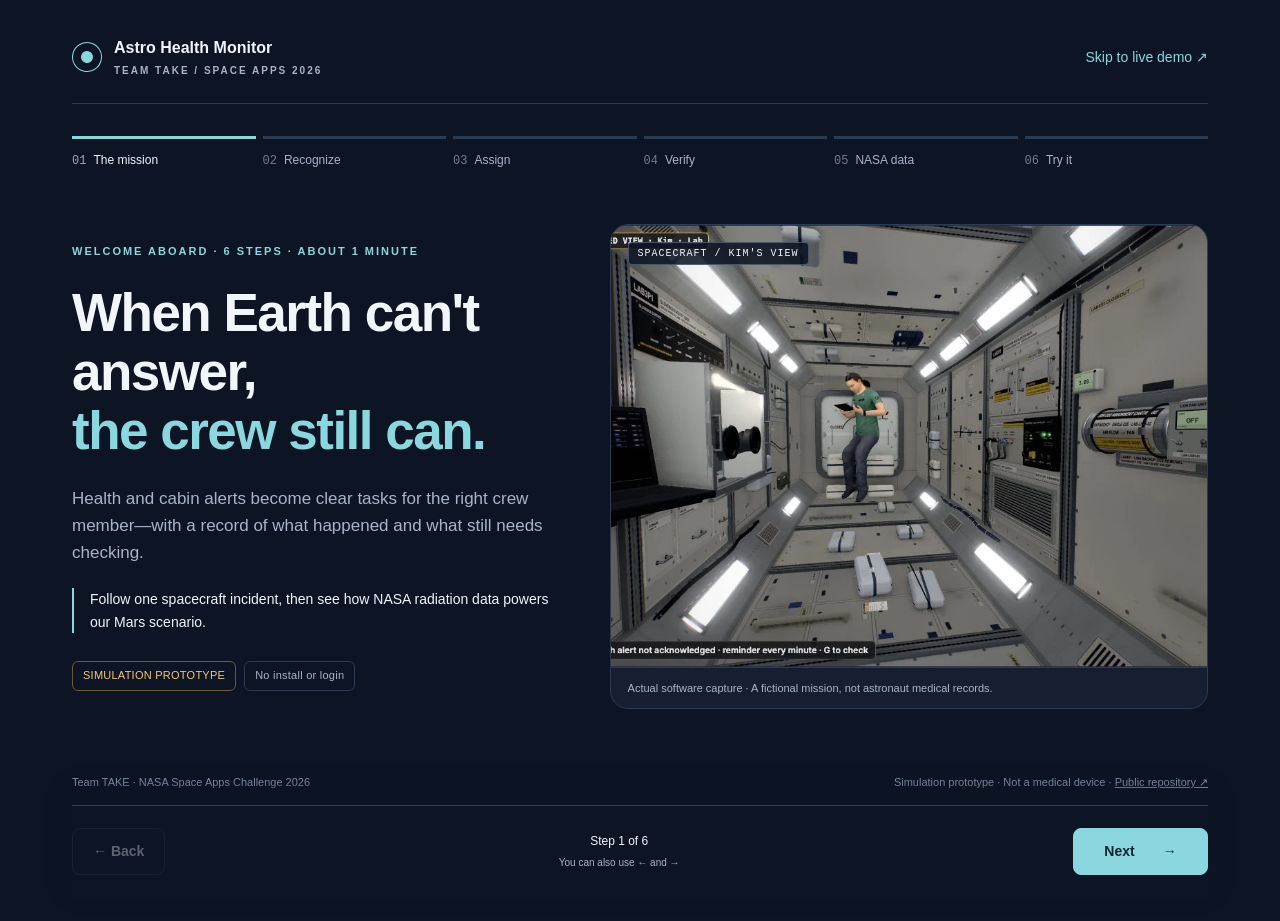
==== media/judge-guide/index.html @ e1485915 "Add six-step judge tutorial and clear public entry points" ====
<!doctype html>
<html lang="en">
<head>
<meta charset="utf-8">
<meta name="viewport" content="width=device-width,initial-scale=1">
<meta name="description" content="A six-step guide to Astro Health Monitor: crew health, clear responsibilities and NASA data. Team TAKE, NASA Space Apps 2026.">
<title>Start here · Astro Health Monitor</title>
<style>
:root{color-scheme:dark;--bg:#0d1423;--panel:#151f31;--ink:#f1f5fc;--muted:#a7b5ca;--line:#2b3b51;--cyan:#8ad7df;--gold:#f2c778}
*{box-sizing:border-box}body{margin:0;background:var(--bg);color:var(--ink);font:16px/1.6 -apple-system,BlinkMacSystemFont,"Segoe UI",sans-serif}a{color:var(--cyan)}button,a{-webkit-tap-highlight-color:transparent}button{font:inherit}a:focus-visible,button:focus-visible,summary:focus-visible{outline:3px solid var(--gold);outline-offset:5px}button{cursor:pointer}button:disabled{opacity:.35;cursor:default}[hidden]{display:none!important}
.shell{max-width:1200px;margin:auto;padding:0 32px 105px}.top{display:flex;align-items:center;justify-content:space-between;gap:24px;min-height:92px;border-bottom:1px solid var(--line)}.brand{display:flex;align-items:center;gap:12px;text-decoration:none;color:var(--ink);font-size:16px;font-weight:700;line-height:1.3}.orbit{width:30px;height:30px;border:1px solid var(--cyan);border-radius:50%;display:grid;place-items:center;transform:rotate(-30deg)}.orbit:after{content:"";width:12px;height:12px;border-radius:50%;background:var(--cyan)}.brand small{display:block;color:var(--muted);font-size:10px;letter-spacing:2px;margin-top:5px}.skip{font-size:14px;text-decoration:none;white-space:nowrap}.eyebrow{text-transform:uppercase;font-size:11px;font-weight:700;letter-spacing:2px;color:var(--cyan);margin:0 0 20px}.steps{display:flex;gap:7px;margin:26px 0 32px;padding:0;list-style:none}.steps li{flex:1;min-width:0}.steps button{width:100%;background:none;border:0;border-top:3px solid var(--line);padding:12px 0;text-align:left;color:var(--muted);font-size:12px}.steps button[aria-current=step]{border-color:var(--cyan);color:var(--ink)}.steps button.past{border-color:#4d7a89}.step-number{font:12px ui-monospace,monospace;margin-right:7px;opacity:.65}
.slide{padding:0 0 30px;margin:0 0 20px}.enhanced .slide{animation:arrive .25s ease-out;min-height:510px;margin:0}.split{display:grid;grid-template-columns:.9fr 1.1fr;gap:48px;align-items:center}.copy h1,.copy h2,.section-title{font-size:clamp(34px,4.2vw,53px);line-height:1.12;letter-spacing:-1.5px;font-weight:650;margin:0 0 24px}.copy h1 em{font-style:normal;color:var(--cyan)}.copy p{font-size:17px;color:var(--muted);margin:0 0 22px;max-width:480px}.copy .eyebrow{color:var(--cyan);font-size:11px}.meta{display:flex;flex-wrap:wrap;gap:8px;margin-top:28px}.tag{display:inline-block;border:1px solid var(--line);padding:5px 10px;border-radius:6px;color:var(--muted);font-size:11px;letter-spacing:.25px}.tag.sim{color:var(--gold);border-color:#6d5835}.visual{position:relative;margin:0;border:1px solid var(--line);border-radius:18px;background:var(--panel);overflow:hidden}.visual img{display:block;width:100%;height:auto}.visual.hero img{aspect-ratio:1.35;object-fit:cover}.visual.body img{max-height:393px;object-fit:contain;background:#101010}.visual figcaption{padding:12px 17px;font-size:11px;color:var(--muted);border-top:1px solid var(--line);line-height:1.5}.visual.hero:before{content:"SPACECRAFT / KIM'S VIEW";position:absolute;top:17px;left:17px;z-index:1;padding:5px 9px;background:#0d1423dd;border:1px solid #7997af77;border-radius:4px;font:10px ui-monospace,monospace;letter-spacing:1px}.note{border-left:2px solid var(--cyan);padding-left:16px;color:var(--ink)!important;font-size:14px!important}.cue{display:flex;gap:12px;align-items:center;margin:12px 0;color:var(--ink);font-size:14px}.cue span{height:25px;width:25px;flex:0 0 25px;display:grid;place-items:center;border-radius:50%;background:#25394c;color:var(--cyan);font:12px ui-monospace,monospace}
.section-intro{color:var(--muted);margin:-8px 0 28px;max-width:750px;font-size:17px}.crew-grid{display:grid;grid-template-columns:repeat(4,1fr);gap:14px}.crew{border:1px solid var(--line);border-radius:14px;padding:23px 20px;background:var(--panel)}.crew .portrait{width:58px;height:58px;border:5px solid #334257;outline:1px solid var(--line);border-radius:22px;background:#0d1423;display:grid;place-items:center;font-size:22px;color:var(--crew);margin-bottom:25px}.crew h3{margin:0;font-size:21px}.crew .role{font-size:10px;text-transform:uppercase;letter-spacing:1.5px;color:var(--crew);margin:5px 0 23px}.crew h4{font-size:16px;line-height:1.4;margin:0 0 9px;font-weight:600}.crew p{font-size:13px;color:var(--muted);margin:0}.scenario-caption{font-size:12px;color:var(--muted);margin:22px 0 0}.checkline{display:grid;grid-template-columns:1fr 1fr 1fr;gap:8px;margin:26px 0}.checkpoint{padding:14px 18px;border:1px solid var(--line);border-radius:10px;font-size:13px;color:var(--muted);background:var(--panel)}.checkpoint strong{display:block;color:var(--ink);font-size:16px;margin-top:4px}.checkpoint.wait{border-color:#816736}.checkpoint.wait strong{color:var(--gold)}.evidence{max-width:920px}.evidence img{width:100%}details{margin-top:20px;border-top:1px solid var(--line);padding-top:12px;max-width:920px}summary{color:var(--cyan);cursor:pointer;font-size:14px}details p{font-size:14px;color:var(--muted);margin:10px 0}
.data-layout{display:grid;grid-template-columns:1.05fr .95fr;gap:35px;align-items:start}.data-list{margin:0}.data-item{padding:13px 0;border-top:1px solid var(--line)}.data-item:first-child{padding-top:0;border-top:0}.data-item h3{font-size:16px;margin:0 0 5px}.data-item p{color:var(--muted);font-size:13px;margin:0}.data-item a{display:inline-block;font-size:12px;margin-top:5px;text-underline-offset:4px}.data-visual img{max-height:250px;object-fit:cover;object-position:center}.data-note{font-size:12px;color:var(--muted);padding:16px;margin:0}.data-note strong{color:var(--gold)}.launches{display:grid;grid-template-columns:1fr 1fr;gap:14px;margin-top:25px}.launch{display:block;border:1px solid var(--line);border-radius:12px;padding:20px;text-decoration:none;background:var(--panel);transition:transform .15s,border-color .15s}.launch:hover{border-color:var(--cyan);transform:translateY(-2px)}.launch strong{display:block;font-size:18px;color:var(--ink);margin:7px 0}.launch span{font-size:11px;letter-spacing:1px;text-transform:uppercase;color:var(--cyan)}.launch p{font-size:13px;color:var(--muted);margin:0}.launch .how{font-size:12px;color:var(--ink);margin-top:12px}.quick-links{display:flex;flex-wrap:wrap;gap:22px;font-size:13px;margin:22px 0}.controls{position:fixed;bottom:0;left:50%;transform:translateX(-50%);width:calc(100% - 64px);max-width:1136px;z-index:10;box-shadow:0 -12px 20px var(--bg);display:flex;align-items:center;justify-content:space-between;gap:16px;padding:22px 0 25px;border-top:1px solid var(--line);background:var(--bg)}.button{display:inline-flex;align-items:center;justify-content:center;gap:28px;min-height:47px;border:1px solid var(--line);border-radius:8px;background:none;color:var(--ink);padding:10px 20px;text-decoration:none;font-size:14px;font-weight:600}.button.primary{background:var(--cyan);border-color:var(--cyan);color:#102432;min-width:135px}.progress{font-size:12px;color:var(--muted);text-align:center}.progress strong{color:var(--ink);font-weight:500}.key-hint{display:block;font-size:10px;margin-top:3px}.footer{display:flex;justify-content:space-between;gap:20px;padding:0 0 24px;color:#8698b1;font-size:11px}.footer a{color:inherit}.sr-only{position:absolute;width:1px;height:1px;overflow:hidden;clip:rect(0,0,0,0);white-space:nowrap}.noscript{padding:12px;background:#26344a}
@keyframes arrive{from{opacity:1;transform:translateY(6px)}to{opacity:1;transform:none}}@media(prefers-reduced-motion:reduce){*{animation:none!important;transition:none!important}}
@media(min-width:1000px) and (min-height:820px){.shell{padding-top:12px}.enhanced .slide{min-height:550px}.steps{margin-top:32px;margin-bottom:42px}}
@media(min-width:761px) and (max-height:800px){.top{min-height:72px}.steps{margin:18px 0 24px}.enhanced .slide{min-height:420px}.copy h1,.copy h2,.section-title{font-size:44px;margin-bottom:18px}.copy p{font-size:15px;margin-bottom:17px}.copy .eyebrow{font-size:10px;margin-bottom:15px}.visual.hero img{max-height:345px;aspect-ratio:auto;object-fit:cover}.visual.body img{max-height:330px}.meta{margin-top:17px}.crew{padding:18px}.crew .portrait{margin-bottom:17px}.crew .role{margin-bottom:16px}}
@media(max-width:760px){.shell{padding:0 20px 95px}.top{min-height:80px;gap:14px}.brand{font-size:14px}.skip{font-size:12px}.brand small{font-size:9px}.steps{margin:20px 0 24px;gap:6px}.steps button{font-size:0;padding:8px 0}.step-number{font-size:11px}.split,.data-layout{grid-template-columns:1fr;gap:23px}.copy h1,.copy h2,.section-title{font-size:37px;letter-spacing:-1px;margin-bottom:18px}.copy p{font-size:16px;max-width:none}.copy .eyebrow{margin-bottom:14px}.visual.hero img{aspect-ratio:1.7}.visual.body img{max-height:320px}.meta{margin-top:16px}.enhanced .slide{min-height:0;padding-bottom:24px}.crew-grid{grid-template-columns:1fr 1fr;gap:10px}.crew{padding:18px 15px}.crew .portrait{margin-bottom:17px;width:48px;height:48px;font-size:18px}.crew .role{margin-bottom:15px;font-size:9px}.crew h4{font-size:14px}.crew p{font-size:12px}.checkline{grid-template-columns:1fr;gap:8px;margin:18px 0}.checkpoint{display:flex;justify-content:space-between;align-items:center;padding:11px 13px}.checkpoint strong{font-size:14px;margin:0}.controls{width:calc(100% - 40px);padding:16px 0;box-shadow:0 -12px 20px var(--bg)}.key-hint{display:none}.footer{display:block;font-size:10px}.footer span{display:block;margin:6px 0}.button{padding:10px 14px;gap:12px;font-size:13px}.button.primary{min-width:115px}.launches{grid-template-columns:1fr}.section-intro{font-size:15px}.data-visual img{max-height:220px}.eyebrow{margin-bottom:15px}}
</style>
</head>
<body>
<div class="shell">
 <header class="top"><a class="brand" href="../../index.html"><span class="orbit" aria-hidden="true"></span><span>Astro Health Monitor<small>TEAM TAKE / SPACE APPS 2026</small></span></a><a class="skip" href="../../app.html?t=14:48&amp;play=1&amp;speed=10">Skip to live demo ↗</a></header>
 <nav aria-label="Tour steps" id="step-nav" hidden><ol class="steps">
  <li><button type="button" data-go="0"><span class="step-number">01</span>The mission</button></li>
  <li><button type="button" data-go="1"><span class="step-number">02</span>Recognize</button></li>
  <li><button type="button" data-go="2"><span class="step-number">03</span>Assign</button></li>
  <li><button type="button" data-go="3"><span class="step-number">04</span>Verify</button></li>
  <li><button type="button" data-go="4"><span class="step-number">05</span>NASA data</button></li>
  <li><button type="button" data-go="5"><span class="step-number">06</span>Try it</button></li>
 </ol></nav>
 <noscript><p class="noscript">JavaScript is off. All six steps are shown below; the live-demo links still work.</p></noscript>
 <main id="tour">
  <section class="slide" data-step="0" aria-labelledby="title-0"><div class="split">
   <div class="copy"><p class="eyebrow">Welcome aboard · 6 steps · About 1 minute</p><h1 id="title-0" tabindex="-1">When Earth can't answer,<br><em>the crew still can.</em></h1><p>Health and cabin alerts become clear tasks for the right crew member—with a record of what happened and what still needs checking.</p><p class="note">Follow one spacecraft incident, then see how NASA radiation data powers our Mars scenario.</p><div class="meta"><span class="tag sim">SIMULATION PROTOTYPE</span><span class="tag">No install or login</span></div></div>
   <figure class="visual hero"><img src="cabin.webp" alt="The prototype's simulated spacecraft cabin from Kim's first-person view" width="1014" height="640"><figcaption>Actual software capture · A fictional mission, not astronaut medical records.</figcaption></figure>
  </div></section>
  <section class="slide" data-step="1" aria-labelledby="title-1"><div class="split">
   <div class="copy"><p class="eyebrow">02 / A change needs attention</p><h2 id="title-1" tabindex="-1">A cabin alert.<br>A crew report.</h2><p>Cabin carbon dioxide rises. Kim reports a headache. The system brings sensor readings and self-checks into one view.</p><div class="cue"><span>1</span>See the alert and the affected location.</div><div class="cue"><span>2</span>Check the source, time and quality of a reading.</div><div class="cue"><span>3</span>Request a self-check or remeasurement.</div><p class="note" style="margin-top:24px">A link in time and place is context—not proof of what caused a symptom.</p></div>
   <figure class="visual body"><img src="body.webp" alt="Kim's tablet showing a body map, reported headache, measurement sources and simulation labels" width="1189" height="891"><figcaption>Kim's tablet at 15:12 · Symptoms and crew readings are simulated.</figcaption></figure>
  </div></section>
  <section class="slide" data-step="2" aria-labelledby="title-2"><p class="eyebrow">03 / Give each person a clear responsibility</p><h2 class="section-title" id="title-2" tabindex="-1">Four crew. A shared response.</h2><p class="section-intro">The action list names the person responsible. In this scenario, affected crew check their symptoms while another crew member handles the equipment.</p>
   <div class="crew-grid">
    <article class="crew" style="--crew:#e6a8d5"><div class="portrait" aria-hidden="true">K</div><h3>Kim</h3><p class="role">Affected crew member</p><h4>Check symptoms</h4><p>Report the headache and remeasure a poor-quality reading.</p></article>
    <article class="crew" style="--crew:#afbbf5"><div class="portrait" aria-hidden="true">L</div><h3>Lee</h3><p class="role">Second affected crew member</p><h4>Report own condition</h4><p>Complete a separate self-check so both people's evidence is recorded.</p></article>
    <article class="crew" style="--crew:#f2c778"><div class="portrait" aria-hidden="true">A</div><h3>Ana</h3><p class="role">Equipment response</p><h4>Restart the air system</h4><p>Carry out the assigned repair and retain the command result.</p></article>
    <article class="crew" style="--crew:#8ad7df"><div class="portrait" aria-hidden="true">R</div><h3>Raj</h3><p class="role">Crew medical officer</p><h4>Review and follow up</h4><p>Review crew evidence and decide whether delayed ground advice still applies.</p></article>
   </div><p class="scenario-caption">This tour explains the scripted spacecraft example. It does not issue commands to the live app.</p>
  </section>
  <section class="slide" data-step="3" aria-labelledby="title-3"><p class="eyebrow">04 / Confirm the outcome</p><h2 class="section-title" id="title-3" tabindex="-1">“Success” is only part of the story.</h2><p class="section-intro">A device can accept a restart while the cabin is still outside the scenario's recovery conditions. The system keeps the task waiting for evidence.</p>
   <div class="checkline"><div class="checkpoint">Device command<strong>Success</strong></div><div class="checkpoint wait">Recovery check<strong>Waiting for data</strong></div><div class="checkpoint">Earth link<strong>Down · continue onboard</strong></div></div>
   <figure class="visual evidence"><img src="verification.webp" alt="Actual action log: Ana's scrubber restart succeeded, but the task remains DONE — WAITING FOR DATA with the Earth link down" width="830" height="162"><figcaption>Actual software capture · Restart status and recovery confirmation remain separate.</figcaption></figure>
   <details><summary>Why isn't the incident closed yet?</summary><p>The prototype checks subsequent readings against its stated recovery conditions. A successful equipment command alone is insufficient. Medical decisions remain with the crew medical officer; software tests do not establish clinical validity.</p></details>
  </section>
  <section class="slide" data-step="4" aria-labelledby="title-4"><p class="eyebrow">05 / Evidence behind the simulation</p><h2 class="section-title" id="title-4" tabindex="-1">Real NASA data. Clear boundaries.</h2><div class="data-layout">
   <div class="data-list">
    <article class="data-item"><h3>Curiosity MSL-RAD → Mars radiation alert</h3><p>Measured May 2024 surface dose rates drive the rover scenario. The clock is shifted; dose rates are not scaled. These are area measurements, not personal dose.</p><a href="https://visualization.osdr.nasa.gov/radlab/api/?spacecraft=Curiosity&amp;instrument=MSL-RAD&amp;timestamp%3E=2024-05-16T00:00&amp;timestamp%3C2024-05-26T00:00&amp;absorbed_dose_rate&amp;format=csv" target="_blank" rel="noopener noreferrer">NASA RadLab source ↗</a></article>
    <article class="data-item"><h3>ISS EDA → Cabin history</h3><p>NASA environmental telemetry provides pre-start CO₂ history and temperature/humidity context. CO₂ after the scenario starts is simulated.</p><a href="https://visualization.osdr.nasa.gov/eda/dashboard_RR-1" target="_blank" rel="noopener noreferrer">NASA Environmental Data App ↗</a></article>
    <article class="data-item"><h3>Orion HERA + Curiosity route</h3><p>HERA informs the spacecraft radiation background. Curiosity waypoints supply route geometry for a fictional crewed journey.</p><a href="https://visualization.osdr.nasa.gov/radlab/api/" target="_blank" rel="noopener noreferrer">NASA RadLab ↗</a> · <a href="https://science.nasa.gov/mission/msl-curiosity/location-map/" target="_blank" rel="noopener noreferrer">Curiosity map ↗</a></article>
   </div>
   <figure class="visual data-visual"><img src="mars.webp" alt="The Mars simulation's helmet display with a solar particle event warning and NASA radiation data" width="1400" height="972"><figcaption>Actual Mars prototype capture · The crew are prompted to end the EVA and return to the rover.</figcaption><p class="data-note"><strong>What is simulated?</strong> Crew physiology, symptoms, faults and mission events. The spacecraft's separate radiation event uses a reshaped 2017 curve with an assumed peak. This is decision support, not diagnosis.</p></figure>
  </div></section>
  <section class="slide" data-step="5" aria-labelledby="title-5"><p class="eyebrow">06 / Your turn</p><h2 class="section-title" id="title-5" tabindex="-1">Take a look from the crew's seat.</h2><p class="section-intro">Open a scene below. The guided spacecraft scene starts just before the wrist alert; simulation time is accelerated so you can see it quickly.</p>
   <div class="launches">
    <a class="launch" href="../../app.html?t=14:48&amp;play=1&amp;speed=10" target="_blank" rel="noopener"><span>Recommended / spacecraft</span><strong>Follow the CO₂ alert ↗</strong><p>Start as Kim at 14:48. Watch for the wrist alert at 14:49.</p><p class="how">Drag to look · G: watch · T: tablet · Esc: return</p></a>
    <a class="launch" href="../../app.html?mission=rover&amp;t=10:01&amp;play=1&amp;speed=5" target="_blank" rel="noopener"><span>Mars / NASA radiation</span><strong>Explore the rover scenario ↗</strong><p>See the helmet warning and the instruction to return to the rover.</p><p class="how">Look for WARNING and DOSE RATE REAL.</p></a>
   </div><div class="quick-links"><a href="../../app.html?app=tablet&amp;t=15:12" target="_blank" rel="noopener">Open Kim's tablet ↗</a><a href="../astro-health-monitor-narrated-720p.mp4?v=2" target="_blank" rel="noopener">Watch the 29.5-second video ↗</a><a href="../../index.html">Full project overview</a></div>
   <p class="scenario-caption">Best experienced on desktop. Click once in the live app to allow sound. On a phone, the video and this guide provide a quick overview.<br>The current prototype uses rules and written procedures. No live generative AI agent is connected.</p>
  </section>
 </main>
 <div class="controls" id="controls" hidden><button type="button" class="button" id="back">← Back</button><div class="progress"><strong id="position" aria-live="polite" aria-atomic="true">Step 1 of 6</strong><span class="key-hint">You can also use ← and →</span></div><button type="button" class="button primary" id="next">Next <span aria-hidden="true">→</span></button><a class="button primary" id="launch" href="../../app.html?t=14:48&amp;play=1&amp;speed=10" hidden>Launch demo ↗</a></div>
 <footer class="footer"><span>Team TAKE · NASA Space Apps Challenge 2026</span><span>Simulation prototype · Not a medical device · <a href="https://github.com/shyfox-01/astro-health-monitor">Public repository ↗</a></span></footer>
</div>
<script>
(()=>{'use strict';
 const slides=[...document.querySelectorAll('[data-step]')];
 const dots=[...document.querySelectorAll('[data-go]')];
 const back=document.getElementById('back'),next=document.getElementById('next'),launch=document.getElementById('launch'),position=document.getElementById('position');
 const readHash=()=>{const m=location.hash.match(/^#step-([1-6])$/);return m?Number(m[1])-1:0;};
 let active=readHash();
 function show(focus=false){
  slides.forEach((slide,i)=>{slide.hidden=i!==active;});
  dots.forEach((button,i)=>{if(i===active)button.setAttribute('aria-current','step');else button.removeAttribute('aria-current');button.classList.toggle('past',i<active);});
  back.disabled=active===0;next.hidden=active===slides.length-1;launch.hidden=!next.hidden;
  position.textContent=`Step ${active+1} of ${slides.length}`;
  document.title=`${active+1}/6 · ${['The mission','Recognize','Assign','Verify','NASA data','Try it'][active]} · Astro Health Monitor`;
  if(focus){document.getElementById(`title-${active}`).focus({preventScroll:true});window.scrollTo({top:0,behavior:'instant'});}
 }
 function go(index){index=Math.max(0,Math.min(slides.length-1,index));if(index===active)return;location.hash=`step-${index+1}`;}
 back.addEventListener('click',()=>go(active-1));next.addEventListener('click',()=>go(active+1));
 dots.forEach(button=>button.addEventListener('click',()=>go(Number(button.dataset.go))));
 window.addEventListener('hashchange',()=>{active=readHash();show(true);});
 document.addEventListener('keydown',event=>{if(event.altKey||event.ctrlKey||event.metaKey||event.shiftKey||/INPUT|TEXTAREA|SELECT/.test(event.target.tagName)||event.target.isContentEditable)return;if(event.key==='ArrowRight'){event.preventDefault();go(active+1);}if(event.key==='ArrowLeft'){event.preventDefault();go(active-1);}});
 show();document.body.classList.add('enhanced');document.getElementById('step-nav').hidden=false;document.getElementById('controls').hidden=false;
})();
</script>
</body>
</html>
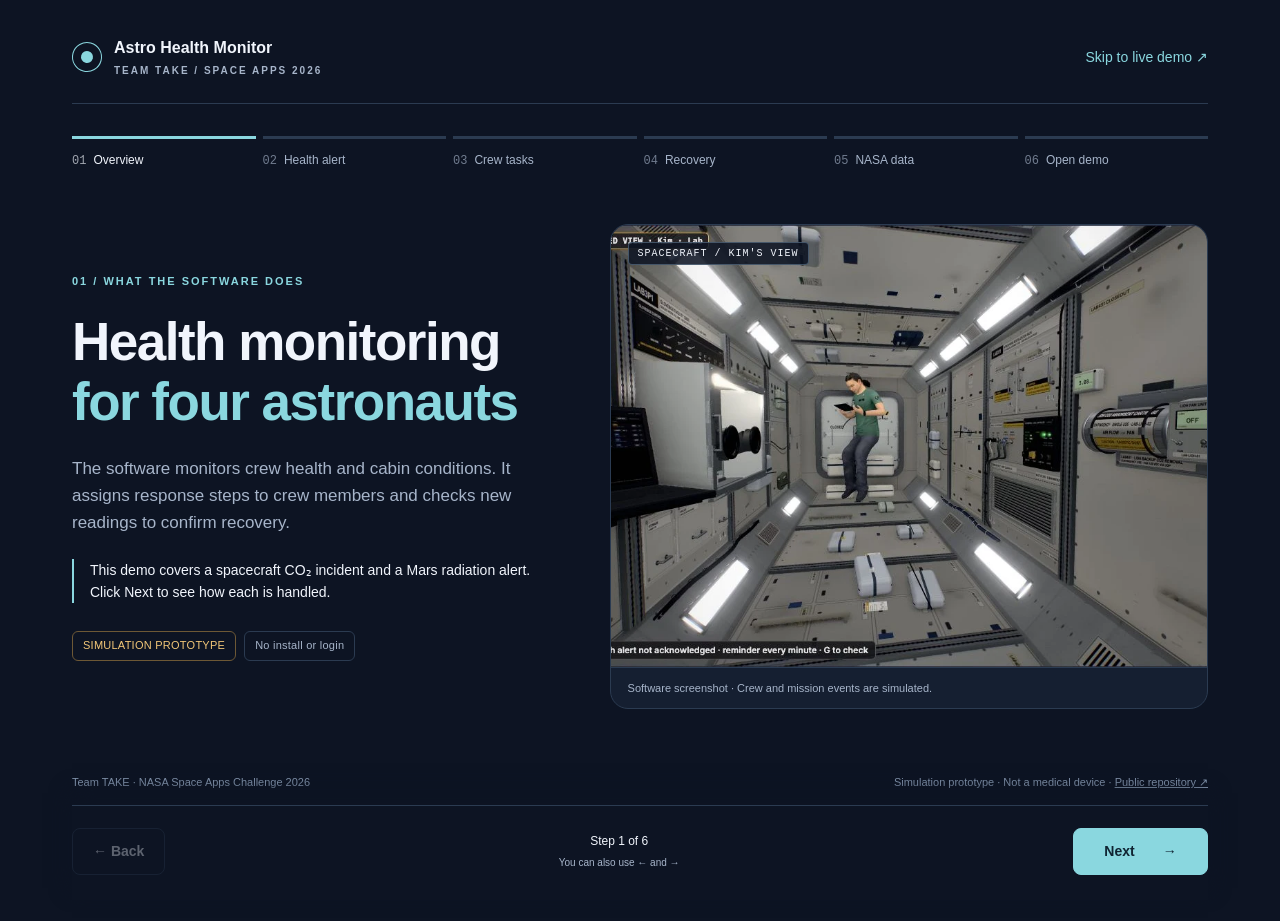
==== commit d394b0f0: "Rewrite judge guide in direct factual language" ====
--- a/media/judge-guide/index.html
+++ b/media/judge-guide/index.html
@@ -3,7 +3,7 @@
 <head>
 <meta charset="utf-8">
 <meta name="viewport" content="width=device-width,initial-scale=1">
-<meta name="description" content="A six-step guide to Astro Health Monitor: crew health, clear responsibilities and NASA data. Team TAKE, NASA Space Apps 2026.">
+<meta name="description" content="How Astro Health Monitor works: health readings, crew tasks, recovery checks and NASA datasets. Team TAKE, NASA Space Apps 2026.">
 <title>Start here · Astro Health Monitor</title>
 <style>
 :root{color-scheme:dark;--bg:#0d1423;--panel:#151f31;--ink:#f1f5fc;--muted:#a7b5ca;--line:#2b3b51;--cyan:#8ad7df;--gold:#f2c778}
@@ -22,50 +22,50 @@
 <div class="shell">
  <header class="top"><a class="brand" href="../../index.html"><span class="orbit" aria-hidden="true"></span><span>Astro Health Monitor<small>TEAM TAKE / SPACE APPS 2026</small></span></a><a class="skip" href="../../app.html?t=14:48&amp;play=1&amp;speed=10">Skip to live demo ↗</a></header>
  <nav aria-label="Tour steps" id="step-nav" hidden><ol class="steps">
-  <li><button type="button" data-go="0"><span class="step-number">01</span>The mission</button></li>
-  <li><button type="button" data-go="1"><span class="step-number">02</span>Recognize</button></li>
-  <li><button type="button" data-go="2"><span class="step-number">03</span>Assign</button></li>
-  <li><button type="button" data-go="3"><span class="step-number">04</span>Verify</button></li>
+  <li><button type="button" data-go="0"><span class="step-number">01</span>Overview</button></li>
+  <li><button type="button" data-go="1"><span class="step-number">02</span>Health alert</button></li>
+  <li><button type="button" data-go="2"><span class="step-number">03</span>Crew tasks</button></li>
+  <li><button type="button" data-go="3"><span class="step-number">04</span>Recovery</button></li>
   <li><button type="button" data-go="4"><span class="step-number">05</span>NASA data</button></li>
-  <li><button type="button" data-go="5"><span class="step-number">06</span>Try it</button></li>
+  <li><button type="button" data-go="5"><span class="step-number">06</span>Open demo</button></li>
  </ol></nav>
  <noscript><p class="noscript">JavaScript is off. All six steps are shown below; the live-demo links still work.</p></noscript>
  <main id="tour">
   <section class="slide" data-step="0" aria-labelledby="title-0"><div class="split">
-   <div class="copy"><p class="eyebrow">Welcome aboard · 6 steps · About 1 minute</p><h1 id="title-0" tabindex="-1">When Earth can't answer,<br><em>the crew still can.</em></h1><p>Health and cabin alerts become clear tasks for the right crew member—with a record of what happened and what still needs checking.</p><p class="note">Follow one spacecraft incident, then see how NASA radiation data powers our Mars scenario.</p><div class="meta"><span class="tag sim">SIMULATION PROTOTYPE</span><span class="tag">No install or login</span></div></div>
-   <figure class="visual hero"><img src="cabin.webp" alt="The prototype's simulated spacecraft cabin from Kim's first-person view" width="1014" height="640"><figcaption>Actual software capture · A fictional mission, not astronaut medical records.</figcaption></figure>
+   <div class="copy"><p class="eyebrow">01 / What the software does</p><h1 id="title-0" tabindex="-1">Health monitoring<br><em>for four astronauts</em></h1><p>The software monitors crew health and cabin conditions. It assigns response steps to crew members and checks new readings to confirm recovery.</p><p class="note">This demo covers a spacecraft CO₂ incident and a Mars radiation alert. Click Next to see how each is handled.</p><div class="meta"><span class="tag sim">SIMULATION PROTOTYPE</span><span class="tag">No install or login</span></div></div>
+   <figure class="visual hero"><img src="cabin.webp" alt="The prototype's simulated spacecraft cabin from Kim's first-person view" width="1014" height="640"><figcaption>Software screenshot · Crew and mission events are simulated.</figcaption></figure>
   </div></section>
   <section class="slide" data-step="1" aria-labelledby="title-1"><div class="split">
-   <div class="copy"><p class="eyebrow">02 / A change needs attention</p><h2 id="title-1" tabindex="-1">A cabin alert.<br>A crew report.</h2><p>Cabin carbon dioxide rises. Kim reports a headache. The system brings sensor readings and self-checks into one view.</p><div class="cue"><span>1</span>See the alert and the affected location.</div><div class="cue"><span>2</span>Check the source, time and quality of a reading.</div><div class="cue"><span>3</span>Request a self-check or remeasurement.</div><p class="note" style="margin-top:24px">A link in time and place is context—not proof of what caused a symptom.</p></div>
+   <div class="copy"><p class="eyebrow">02 / Detect an alert</p><h2 id="title-1" tabindex="-1">CO₂ rises.<br>Kim reports a headache.</h2><p>The tablet shows the cabin CO₂ alert, Kim’s reported symptoms and the latest measurements.</p><div class="cue"><span>1</span>Show which cabin has the alert.</div><div class="cue"><span>2</span>Show each reading’s source, age and quality.</div><div class="cue"><span>3</span>Ask the crew to check symptoms or repeat a measurement.</div><p class="note" style="margin-top:24px">The software does not determine whether CO₂ caused the headache.</p></div>
    <figure class="visual body"><img src="body.webp" alt="Kim's tablet showing a body map, reported headache, measurement sources and simulation labels" width="1189" height="891"><figcaption>Kim's tablet at 15:12 · Symptoms and crew readings are simulated.</figcaption></figure>
   </div></section>
-  <section class="slide" data-step="2" aria-labelledby="title-2"><p class="eyebrow">03 / Give each person a clear responsibility</p><h2 class="section-title" id="title-2" tabindex="-1">Four crew. A shared response.</h2><p class="section-intro">The action list names the person responsible. In this scenario, affected crew check their symptoms while another crew member handles the equipment.</p>
+  <section class="slide" data-step="2" aria-labelledby="title-2"><p class="eyebrow">03 / Assign tasks</p><h2 class="section-title" id="title-2" tabindex="-1">Who does what</h2><p class="section-intro">Kim and Lee check their symptoms. Ana handles the equipment. Raj reviews the health information and ground advice.</p>
    <div class="crew-grid">
-    <article class="crew" style="--crew:#e6a8d5"><div class="portrait" aria-hidden="true">K</div><h3>Kim</h3><p class="role">Affected crew member</p><h4>Check symptoms</h4><p>Report the headache and remeasure a poor-quality reading.</p></article>
-    <article class="crew" style="--crew:#afbbf5"><div class="portrait" aria-hidden="true">L</div><h3>Lee</h3><p class="role">Second affected crew member</p><h4>Report own condition</h4><p>Complete a separate self-check so both people's evidence is recorded.</p></article>
-    <article class="crew" style="--crew:#f2c778"><div class="portrait" aria-hidden="true">A</div><h3>Ana</h3><p class="role">Equipment response</p><h4>Restart the air system</h4><p>Carry out the assigned repair and retain the command result.</p></article>
-    <article class="crew" style="--crew:#8ad7df"><div class="portrait" aria-hidden="true">R</div><h3>Raj</h3><p class="role">Crew medical officer</p><h4>Review and follow up</h4><p>Review crew evidence and decide whether delayed ground advice still applies.</p></article>
-   </div><p class="scenario-caption">This tour explains the scripted spacecraft example. It does not issue commands to the live app.</p>
+    <article class="crew" style="--crew:#e6a8d5"><div class="portrait" aria-hidden="true">K</div><h3>Kim</h3><p class="role">Affected crew member</p><h4>Check symptoms</h4><p>Report the headache. Repeat the oxygen reading after correcting poor sensor contact.</p></article>
+    <article class="crew" style="--crew:#afbbf5"><div class="portrait" aria-hidden="true">L</div><h3>Lee</h3><p class="role">Second affected crew member</p><h4>Report own condition</h4><p>Complete Lee’s own symptom check and measurements.</p></article>
+    <article class="crew" style="--crew:#f2c778"><div class="portrait" aria-hidden="true">A</div><h3>Ana</h3><p class="role">Equipment operator</p><h4>Restart the CO₂ scrubber</h4><p>Restart the assigned device. Check whether the command succeeded.</p></article>
+    <article class="crew" style="--crew:#8ad7df"><div class="portrait" aria-hidden="true">R</div><h3>Raj</h3><p class="role">Crew medical officer</p><h4>Review health and advice</h4><p>Review the crew reports. Accept or decline delayed ground advice with a reason.</p></article>
+   </div><p class="scenario-caption">These are the roles in the recorded spacecraft scenario. Open the app in step 6 to see the task lists.</p>
   </section>
-  <section class="slide" data-step="3" aria-labelledby="title-3"><p class="eyebrow">04 / Confirm the outcome</p><h2 class="section-title" id="title-3" tabindex="-1">“Success” is only part of the story.</h2><p class="section-intro">A device can accept a restart while the cabin is still outside the scenario's recovery conditions. The system keeps the task waiting for evidence.</p>
+  <section class="slide" data-step="3" aria-labelledby="title-3"><p class="eyebrow">04 / Check recovery</p><h2 class="section-title" id="title-3" tabindex="-1">Check CO₂ after the restart</h2><p class="section-intro">The scrubber reports a successful restart, but CO₂ is still high. The task stays open until new readings meet the scenario’s recovery conditions. The crew can continue while the Earth link is down.</p>
    <div class="checkline"><div class="checkpoint">Device command<strong>Success</strong></div><div class="checkpoint wait">Recovery check<strong>Waiting for data</strong></div><div class="checkpoint">Earth link<strong>Down · continue onboard</strong></div></div>
-   <figure class="visual evidence"><img src="verification.webp" alt="Actual action log: Ana's scrubber restart succeeded, but the task remains DONE — WAITING FOR DATA with the Earth link down" width="830" height="162"><figcaption>Actual software capture · Restart status and recovery confirmation remain separate.</figcaption></figure>
-   <details><summary>Why isn't the incident closed yet?</summary><p>The prototype checks subsequent readings against its stated recovery conditions. A successful equipment command alone is insufficient. Medical decisions remain with the crew medical officer; software tests do not establish clinical validity.</p></details>
+   <figure class="visual evidence"><img src="verification.webp" alt="Actual action log: Ana's scrubber restart succeeded, but the task remains DONE — WAITING FOR DATA with the Earth link down" width="830" height="162"><figcaption>Software screenshot · Command: success. Task: waiting for data.</figcaption></figure>
+   <details><summary>What closes the incident?</summary><p>The system checks later readings against the procedure’s recovery conditions and records the required confirmations. The crew medical officer reviews health evidence and signs off where required. This prototype has not been clinically validated.</p></details>
   </section>
-  <section class="slide" data-step="4" aria-labelledby="title-4"><p class="eyebrow">05 / Evidence behind the simulation</p><h2 class="section-title" id="title-4" tabindex="-1">Real NASA data. Clear boundaries.</h2><div class="data-layout">
+  <section class="slide" data-step="4" aria-labelledby="title-4"><p class="eyebrow">05 / Data sources</p><h2 class="section-title" id="title-4" tabindex="-1">NASA datasets used</h2><div class="data-layout">
    <div class="data-list">
-    <article class="data-item"><h3>Curiosity MSL-RAD → Mars radiation alert</h3><p>Measured May 2024 surface dose rates drive the rover scenario. The clock is shifted; dose rates are not scaled. These are area measurements, not personal dose.</p><a href="https://visualization.osdr.nasa.gov/radlab/api/?spacecraft=Curiosity&amp;instrument=MSL-RAD&amp;timestamp%3E=2024-05-16T00:00&amp;timestamp%3C2024-05-26T00:00&amp;absorbed_dose_rate&amp;format=csv" target="_blank" rel="noopener noreferrer">NASA RadLab source ↗</a></article>
-    <article class="data-item"><h3>ISS EDA → Cabin history</h3><p>NASA environmental telemetry provides pre-start CO₂ history and temperature/humidity context. CO₂ after the scenario starts is simulated.</p><a href="https://visualization.osdr.nasa.gov/eda/dashboard_RR-1" target="_blank" rel="noopener noreferrer">NASA Environmental Data App ↗</a></article>
-    <article class="data-item"><h3>Orion HERA + Curiosity route</h3><p>HERA informs the spacecraft radiation background. Curiosity waypoints supply route geometry for a fictional crewed journey.</p><a href="https://visualization.osdr.nasa.gov/radlab/api/" target="_blank" rel="noopener noreferrer">NASA RadLab ↗</a> · <a href="https://science.nasa.gov/mission/msl-curiosity/location-map/" target="_blank" rel="noopener noreferrer">Curiosity map ↗</a></article>
+    <article class="data-item"><h3>Curiosity MSL-RAD → Mars radiation alert</h3><p>The Mars alert uses surface radiation measurements from May 2024. We shift the timestamps and keep the measured dose rates. The readings describe the area, not each astronaut’s dose.</p><a href="https://visualization.osdr.nasa.gov/radlab/api/?spacecraft=Curiosity&amp;instrument=MSL-RAD&amp;timestamp%3E=2024-05-16T00:00&amp;timestamp%3C2024-05-26T00:00&amp;absorbed_dose_rate&amp;format=csv" target="_blank" rel="noopener noreferrer">NASA RadLab source ↗</a></article>
+    <article class="data-item"><h3>ISS EDA → Cabin history</h3><p>ISS measurements provide CO₂ history before the scenario starts, plus temperature and humidity data. CO₂ during the scenario is simulated.</p><a href="https://visualization.osdr.nasa.gov/eda/dashboard_RR-1" target="_blank" rel="noopener noreferrer">NASA Environmental Data App ↗</a></article>
+    <article class="data-item"><h3>Orion HERA + Curiosity route</h3><p>Orion HERA measurements provide the spacecraft’s radiation background. Curiosity waypoints define the route for the simulated rover trip.</p><a href="https://visualization.osdr.nasa.gov/radlab/api/" target="_blank" rel="noopener noreferrer">NASA RadLab ↗</a> · <a href="https://science.nasa.gov/mission/msl-curiosity/location-map/" target="_blank" rel="noopener noreferrer">Curiosity map ↗</a></article>
    </div>
-   <figure class="visual data-visual"><img src="mars.webp" alt="The Mars simulation's helmet display with a solar particle event warning and NASA radiation data" width="1400" height="972"><figcaption>Actual Mars prototype capture · The crew are prompted to end the EVA and return to the rover.</figcaption><p class="data-note"><strong>What is simulated?</strong> Crew physiology, symptoms, faults and mission events. The spacecraft's separate radiation event uses a reshaped 2017 curve with an assumed peak. This is decision support, not diagnosis.</p></figure>
+   <figure class="visual data-visual"><img src="mars.webp" alt="The Mars simulation's helmet display with a solar particle event warning and NASA radiation data" width="1400" height="972"><figcaption>Software screenshot · Radiation alert: end the EVA and return to the rover.</figcaption><p class="data-note"><strong>What is simulated?</strong> Crew health readings, symptoms, equipment faults and mission events are simulated. The separate spacecraft radiation event uses a compressed 2017 curve with an assumed peak.</p></figure>
   </div></section>
-  <section class="slide" data-step="5" aria-labelledby="title-5"><p class="eyebrow">06 / Your turn</p><h2 class="section-title" id="title-5" tabindex="-1">Take a look from the crew's seat.</h2><p class="section-intro">Open a scene below. The guided spacecraft scene starts just before the wrist alert; simulation time is accelerated so you can see it quickly.</p>
+  <section class="slide" data-step="5" aria-labelledby="title-5"><p class="eyebrow">06 / Run the software</p><h2 class="section-title" id="title-5" tabindex="-1">Open a demo</h2><p class="section-intro">Choose the spacecraft or Mars scene. Both run in your browser. The spacecraft starts just before the CO₂ alert and plays at 10× speed.</p>
    <div class="launches">
-    <a class="launch" href="../../app.html?t=14:48&amp;play=1&amp;speed=10" target="_blank" rel="noopener"><span>Recommended / spacecraft</span><strong>Follow the CO₂ alert ↗</strong><p>Start as Kim at 14:48. Watch for the wrist alert at 14:49.</p><p class="how">Drag to look · G: watch · T: tablet · Esc: return</p></a>
-    <a class="launch" href="../../app.html?mission=rover&amp;t=10:01&amp;play=1&amp;speed=5" target="_blank" rel="noopener"><span>Mars / NASA radiation</span><strong>Explore the rover scenario ↗</strong><p>See the helmet warning and the instruction to return to the rover.</p><p class="how">Look for WARNING and DOSE RATE REAL.</p></a>
+    <a class="launch" href="../../app.html?t=14:48&amp;play=1&amp;speed=10" target="_blank" rel="noopener"><span>Spacecraft / CO₂ incident</span><strong>Open spacecraft demo ↗</strong><p>Start at 14:48 as Kim. The CO₂ alert appears on the watch at 14:49.</p><p class="how">Drag to look · G: watch · T: tablet · Esc: return</p></a>
+    <a class="launch" href="../../app.html?mission=rover&amp;t=10:01&amp;play=1&amp;speed=5" target="_blank" rel="noopener"><span>Mars / radiation incident</span><strong>Open Mars demo ↗</strong><p>Read the helmet radiation warning and the instruction to return to the rover.</p><p class="how">Look for WARNING and DOSE RATE REAL.</p></a>
    </div><div class="quick-links"><a href="../../app.html?app=tablet&amp;t=15:12" target="_blank" rel="noopener">Open Kim's tablet ↗</a><a href="../astro-health-monitor-narrated-720p.mp4?v=2" target="_blank" rel="noopener">Watch the 29.5-second video ↗</a><a href="../../index.html">Full project overview</a></div>
-   <p class="scenario-caption">Best experienced on desktop. Click once in the live app to allow sound. On a phone, the video and this guide provide a quick overview.<br>The current prototype uses rules and written procedures. No live generative AI agent is connected.</p>
+   <p class="scenario-caption">Use a desktop for the 3D app. Click once to enable sound. On a phone, use this guide or watch the video.<br>The prototype uses rules and written procedures. A generative AI agent is not connected.</p>
   </section>
  </main>
  <div class="controls" id="controls" hidden><button type="button" class="button" id="back">← Back</button><div class="progress"><strong id="position" aria-live="polite" aria-atomic="true">Step 1 of 6</strong><span class="key-hint">You can also use ← and →</span></div><button type="button" class="button primary" id="next">Next <span aria-hidden="true">→</span></button><a class="button primary" id="launch" href="../../app.html?t=14:48&amp;play=1&amp;speed=10" hidden>Launch demo ↗</a></div>
@@ -83,7 +83,7 @@
   dots.forEach((button,i)=>{if(i===active)button.setAttribute('aria-current','step');else button.removeAttribute('aria-current');button.classList.toggle('past',i<active);});
   back.disabled=active===0;next.hidden=active===slides.length-1;launch.hidden=!next.hidden;
   position.textContent=`Step ${active+1} of ${slides.length}`;
-  document.title=`${active+1}/6 · ${['The mission','Recognize','Assign','Verify','NASA data','Try it'][active]} · Astro Health Monitor`;
+  document.title=`${active+1}/6 · ${['Overview','Health alert','Crew tasks','Recovery','NASA data','Open demo'][active]} · Astro Health Monitor`;
   if(focus){document.getElementById(`title-${active}`).focus({preventScroll:true});window.scrollTo({top:0,behavior:'instant'});}
  }
  function go(index){index=Math.max(0,Math.min(slides.length-1,index));if(index===active)return;location.hash=`step-${index+1}`;}
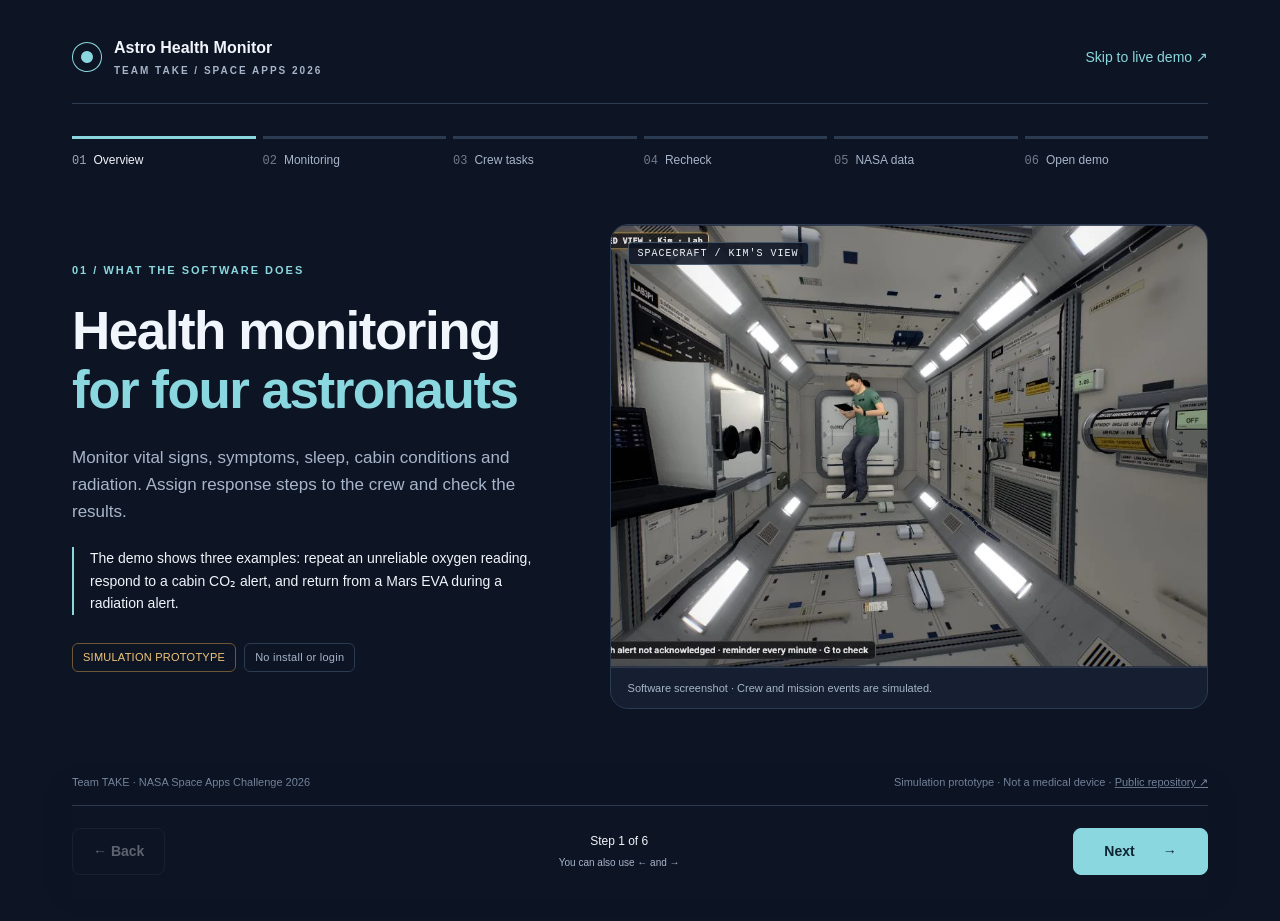
==== commit aad40752: "Show full health monitoring scope and oxygen recheck in judge guide" ====
--- a/media/judge-guide/index.html
+++ b/media/judge-guide/index.html
@@ -11,8 +11,8 @@
 .shell{max-width:1200px;margin:auto;padding:0 32px 105px}.top{display:flex;align-items:center;justify-content:space-between;gap:24px;min-height:92px;border-bottom:1px solid var(--line)}.brand{display:flex;align-items:center;gap:12px;text-decoration:none;color:var(--ink);font-size:16px;font-weight:700;line-height:1.3}.orbit{width:30px;height:30px;border:1px solid var(--cyan);border-radius:50%;display:grid;place-items:center;transform:rotate(-30deg)}.orbit:after{content:"";width:12px;height:12px;border-radius:50%;background:var(--cyan)}.brand small{display:block;color:var(--muted);font-size:10px;letter-spacing:2px;margin-top:5px}.skip{font-size:14px;text-decoration:none;white-space:nowrap}.eyebrow{text-transform:uppercase;font-size:11px;font-weight:700;letter-spacing:2px;color:var(--cyan);margin:0 0 20px}.steps{display:flex;gap:7px;margin:26px 0 32px;padding:0;list-style:none}.steps li{flex:1;min-width:0}.steps button{width:100%;background:none;border:0;border-top:3px solid var(--line);padding:12px 0;text-align:left;color:var(--muted);font-size:12px}.steps button[aria-current=step]{border-color:var(--cyan);color:var(--ink)}.steps button.past{border-color:#4d7a89}.step-number{font:12px ui-monospace,monospace;margin-right:7px;opacity:.65}
 .slide{padding:0 0 30px;margin:0 0 20px}.enhanced .slide{animation:arrive .25s ease-out;min-height:510px;margin:0}.split{display:grid;grid-template-columns:.9fr 1.1fr;gap:48px;align-items:center}.copy h1,.copy h2,.section-title{font-size:clamp(34px,4.2vw,53px);line-height:1.12;letter-spacing:-1.5px;font-weight:650;margin:0 0 24px}.copy h1 em{font-style:normal;color:var(--cyan)}.copy p{font-size:17px;color:var(--muted);margin:0 0 22px;max-width:480px}.copy .eyebrow{color:var(--cyan);font-size:11px}.meta{display:flex;flex-wrap:wrap;gap:8px;margin-top:28px}.tag{display:inline-block;border:1px solid var(--line);padding:5px 10px;border-radius:6px;color:var(--muted);font-size:11px;letter-spacing:.25px}.tag.sim{color:var(--gold);border-color:#6d5835}.visual{position:relative;margin:0;border:1px solid var(--line);border-radius:18px;background:var(--panel);overflow:hidden}.visual img{display:block;width:100%;height:auto}.visual.hero img{aspect-ratio:1.35;object-fit:cover}.visual.body img{max-height:393px;object-fit:contain;background:#101010}.visual figcaption{padding:12px 17px;font-size:11px;color:var(--muted);border-top:1px solid var(--line);line-height:1.5}.visual.hero:before{content:"SPACECRAFT / KIM'S VIEW";position:absolute;top:17px;left:17px;z-index:1;padding:5px 9px;background:#0d1423dd;border:1px solid #7997af77;border-radius:4px;font:10px ui-monospace,monospace;letter-spacing:1px}.note{border-left:2px solid var(--cyan);padding-left:16px;color:var(--ink)!important;font-size:14px!important}.cue{display:flex;gap:12px;align-items:center;margin:12px 0;color:var(--ink);font-size:14px}.cue span{height:25px;width:25px;flex:0 0 25px;display:grid;place-items:center;border-radius:50%;background:#25394c;color:var(--cyan);font:12px ui-monospace,monospace}
 .section-intro{color:var(--muted);margin:-8px 0 28px;max-width:750px;font-size:17px}.crew-grid{display:grid;grid-template-columns:repeat(4,1fr);gap:14px}.crew{border:1px solid var(--line);border-radius:14px;padding:23px 20px;background:var(--panel)}.crew .portrait{width:58px;height:58px;border:5px solid #334257;outline:1px solid var(--line);border-radius:22px;background:#0d1423;display:grid;place-items:center;font-size:22px;color:var(--crew);margin-bottom:25px}.crew h3{margin:0;font-size:21px}.crew .role{font-size:10px;text-transform:uppercase;letter-spacing:1.5px;color:var(--crew);margin:5px 0 23px}.crew h4{font-size:16px;line-height:1.4;margin:0 0 9px;font-weight:600}.crew p{font-size:13px;color:var(--muted);margin:0}.scenario-caption{font-size:12px;color:var(--muted);margin:22px 0 0}.checkline{display:grid;grid-template-columns:1fr 1fr 1fr;gap:8px;margin:26px 0}.checkpoint{padding:14px 18px;border:1px solid var(--line);border-radius:10px;font-size:13px;color:var(--muted);background:var(--panel)}.checkpoint strong{display:block;color:var(--ink);font-size:16px;margin-top:4px}.checkpoint.wait{border-color:#816736}.checkpoint.wait strong{color:var(--gold)}.evidence{max-width:920px}.evidence img{width:100%}details{margin-top:20px;border-top:1px solid var(--line);padding-top:12px;max-width:920px}summary{color:var(--cyan);cursor:pointer;font-size:14px}details p{font-size:14px;color:var(--muted);margin:10px 0}
-.data-layout{display:grid;grid-template-columns:1.05fr .95fr;gap:35px;align-items:start}.data-list{margin:0}.data-item{padding:13px 0;border-top:1px solid var(--line)}.data-item:first-child{padding-top:0;border-top:0}.data-item h3{font-size:16px;margin:0 0 5px}.data-item p{color:var(--muted);font-size:13px;margin:0}.data-item a{display:inline-block;font-size:12px;margin-top:5px;text-underline-offset:4px}.data-visual img{max-height:250px;object-fit:cover;object-position:center}.data-note{font-size:12px;color:var(--muted);padding:16px;margin:0}.data-note strong{color:var(--gold)}.launches{display:grid;grid-template-columns:1fr 1fr;gap:14px;margin-top:25px}.launch{display:block;border:1px solid var(--line);border-radius:12px;padding:20px;text-decoration:none;background:var(--panel);transition:transform .15s,border-color .15s}.launch:hover{border-color:var(--cyan);transform:translateY(-2px)}.launch strong{display:block;font-size:18px;color:var(--ink);margin:7px 0}.launch span{font-size:11px;letter-spacing:1px;text-transform:uppercase;color:var(--cyan)}.launch p{font-size:13px;color:var(--muted);margin:0}.launch .how{font-size:12px;color:var(--ink);margin-top:12px}.quick-links{display:flex;flex-wrap:wrap;gap:22px;font-size:13px;margin:22px 0}.controls{position:fixed;bottom:0;left:50%;transform:translateX(-50%);width:calc(100% - 64px);max-width:1136px;z-index:10;box-shadow:0 -12px 20px var(--bg);display:flex;align-items:center;justify-content:space-between;gap:16px;padding:22px 0 25px;border-top:1px solid var(--line);background:var(--bg)}.button{display:inline-flex;align-items:center;justify-content:center;gap:28px;min-height:47px;border:1px solid var(--line);border-radius:8px;background:none;color:var(--ink);padding:10px 20px;text-decoration:none;font-size:14px;font-weight:600}.button.primary{background:var(--cyan);border-color:var(--cyan);color:#102432;min-width:135px}.progress{font-size:12px;color:var(--muted);text-align:center}.progress strong{color:var(--ink);font-weight:500}.key-hint{display:block;font-size:10px;margin-top:3px}.footer{display:flex;justify-content:space-between;gap:20px;padding:0 0 24px;color:#8698b1;font-size:11px}.footer a{color:inherit}.sr-only{position:absolute;width:1px;height:1px;overflow:hidden;clip:rect(0,0,0,0);white-space:nowrap}.noscript{padding:12px;background:#26344a}
-@keyframes arrive{from{opacity:1;transform:translateY(6px)}to{opacity:1;transform:none}}@media(prefers-reduced-motion:reduce){*{animation:none!important;transition:none!important}}
+.data-layout{display:grid;grid-template-columns:1.05fr .95fr;gap:35px;align-items:start}.data-list{margin:0}.data-item{padding:13px 0;border-top:1px solid var(--line)}.data-item:first-child{padding-top:0;border-top:0}.data-item h3{font-size:16px;margin:0 0 5px}.data-item p{color:var(--muted);font-size:13px;margin:0}.data-item a{display:inline-block;font-size:12px;margin-top:5px;text-underline-offset:4px}.data-visual img{max-height:250px;object-fit:cover;object-position:center}.data-note{font-size:12px;color:var(--muted);padding:16px;margin:0}.data-note strong{color:var(--gold)}.launches{display:grid;grid-template-columns:repeat(3,1fr);gap:14px;margin-top:25px}.launch{display:block;border:1px solid var(--line);border-radius:12px;padding:20px;text-decoration:none;background:var(--panel);transition:transform .15s,border-color .15s}.launch:hover{border-color:var(--cyan);transform:translateY(-2px)}.launch strong{display:block;font-size:18px;color:var(--ink);margin:7px 0}.launch span{font-size:11px;letter-spacing:1px;text-transform:uppercase;color:var(--cyan)}.launch p{font-size:13px;color:var(--muted);margin:0}.launch .how{font-size:12px;color:var(--ink);margin-top:12px}.quick-links{display:flex;flex-wrap:wrap;gap:22px;font-size:13px;margin:22px 0}.controls{position:fixed;bottom:0;left:50%;transform:translateX(-50%);width:calc(100% - 64px);max-width:1136px;z-index:10;box-shadow:0 -12px 20px var(--bg);display:flex;align-items:center;justify-content:space-between;gap:16px;padding:22px 0 25px;border-top:1px solid var(--line);background:var(--bg)}.button{display:inline-flex;align-items:center;justify-content:center;gap:28px;min-height:47px;border:1px solid var(--line);border-radius:8px;background:none;color:var(--ink);padding:10px 20px;text-decoration:none;font-size:14px;font-weight:600}.button.primary{background:var(--cyan);border-color:var(--cyan);color:#102432;min-width:135px}.progress{font-size:12px;color:var(--muted);text-align:center}.progress strong{color:var(--ink);font-weight:500}.key-hint{display:block;font-size:10px;margin-top:3px}.footer{display:flex;justify-content:space-between;gap:20px;padding:0 0 24px;color:#8698b1;font-size:11px}.footer a{color:inherit}.sr-only{position:absolute;width:1px;height:1px;overflow:hidden;clip:rect(0,0,0,0);white-space:nowrap}.noscript{padding:12px;background:#26344a}
+.monitor-list{margin-bottom:20px}.monitor-list>div{border-top:1px solid var(--line);padding:9px 0}.monitor-list strong{font-size:14px}.monitor-list p{font-size:13px!important;margin:3px 0 0!important}.reading-pair{display:grid;grid-template-columns:1fr;gap:14px;max-width:920px}.reading-pair img{max-height:114px;object-fit:contain;object-position:left;background:#252529}@keyframes arrive{from{opacity:1;transform:translateY(6px)}to{opacity:1;transform:none}}@media(prefers-reduced-motion:reduce){*{animation:none!important;transition:none!important}}
 @media(min-width:1000px) and (min-height:820px){.shell{padding-top:12px}.enhanced .slide{min-height:550px}.steps{margin-top:32px;margin-bottom:42px}}
 @media(min-width:761px) and (max-height:800px){.top{min-height:72px}.steps{margin:18px 0 24px}.enhanced .slide{min-height:420px}.copy h1,.copy h2,.section-title{font-size:44px;margin-bottom:18px}.copy p{font-size:15px;margin-bottom:17px}.copy .eyebrow{font-size:10px;margin-bottom:15px}.visual.hero img{max-height:345px;aspect-ratio:auto;object-fit:cover}.visual.body img{max-height:330px}.meta{margin-top:17px}.crew{padding:18px}.crew .portrait{margin-bottom:17px}.crew .role{margin-bottom:16px}}
 @media(max-width:760px){.shell{padding:0 20px 95px}.top{min-height:80px;gap:14px}.brand{font-size:14px}.skip{font-size:12px}.brand small{font-size:9px}.steps{margin:20px 0 24px;gap:6px}.steps button{font-size:0;padding:8px 0}.step-number{font-size:11px}.split,.data-layout{grid-template-columns:1fr;gap:23px}.copy h1,.copy h2,.section-title{font-size:37px;letter-spacing:-1px;margin-bottom:18px}.copy p{font-size:16px;max-width:none}.copy .eyebrow{margin-bottom:14px}.visual.hero img{aspect-ratio:1.7}.visual.body img{max-height:320px}.meta{margin-top:16px}.enhanced .slide{min-height:0;padding-bottom:24px}.crew-grid{grid-template-columns:1fr 1fr;gap:10px}.crew{padding:18px 15px}.crew .portrait{margin-bottom:17px;width:48px;height:48px;font-size:18px}.crew .role{margin-bottom:15px;font-size:9px}.crew h4{font-size:14px}.crew p{font-size:12px}.checkline{grid-template-columns:1fr;gap:8px;margin:18px 0}.checkpoint{display:flex;justify-content:space-between;align-items:center;padding:11px 13px}.checkpoint strong{font-size:14px;margin:0}.controls{width:calc(100% - 40px);padding:16px 0;box-shadow:0 -12px 20px var(--bg)}.key-hint{display:none}.footer{display:block;font-size:10px}.footer span{display:block;margin:6px 0}.button{padding:10px 14px;gap:12px;font-size:13px}.button.primary{min-width:115px}.launches{grid-template-columns:1fr}.section-intro{font-size:15px}.data-visual img{max-height:220px}.eyebrow{margin-bottom:15px}}
@@ -23,23 +23,28 @@
  <header class="top"><a class="brand" href="../../index.html"><span class="orbit" aria-hidden="true"></span><span>Astro Health Monitor<small>TEAM TAKE / SPACE APPS 2026</small></span></a><a class="skip" href="../../app.html?t=14:48&amp;play=1&amp;speed=10">Skip to live demo ↗</a></header>
  <nav aria-label="Tour steps" id="step-nav" hidden><ol class="steps">
   <li><button type="button" data-go="0"><span class="step-number">01</span>Overview</button></li>
-  <li><button type="button" data-go="1"><span class="step-number">02</span>Health alert</button></li>
+  <li><button type="button" data-go="1"><span class="step-number">02</span>Monitoring</button></li>
   <li><button type="button" data-go="2"><span class="step-number">03</span>Crew tasks</button></li>
-  <li><button type="button" data-go="3"><span class="step-number">04</span>Recovery</button></li>
+  <li><button type="button" data-go="3"><span class="step-number">04</span>Recheck</button></li>
   <li><button type="button" data-go="4"><span class="step-number">05</span>NASA data</button></li>
   <li><button type="button" data-go="5"><span class="step-number">06</span>Open demo</button></li>
  </ol></nav>
  <noscript><p class="noscript">JavaScript is off. All six steps are shown below; the live-demo links still work.</p></noscript>
  <main id="tour">
   <section class="slide" data-step="0" aria-labelledby="title-0"><div class="split">
-   <div class="copy"><p class="eyebrow">01 / What the software does</p><h1 id="title-0" tabindex="-1">Health monitoring<br><em>for four astronauts</em></h1><p>The software monitors crew health and cabin conditions. It assigns response steps to crew members and checks new readings to confirm recovery.</p><p class="note">This demo covers a spacecraft CO₂ incident and a Mars radiation alert. Click Next to see how each is handled.</p><div class="meta"><span class="tag sim">SIMULATION PROTOTYPE</span><span class="tag">No install or login</span></div></div>
+   <div class="copy"><p class="eyebrow">01 / What the software does</p><h1 id="title-0" tabindex="-1">Health monitoring<br><em>for four astronauts</em></h1><p>Monitor vital signs, symptoms, sleep, cabin conditions and radiation. Assign response steps to the crew and check the results.</p><p class="note">The demo shows three examples: repeat an unreliable oxygen reading, respond to a cabin CO₂ alert, and return from a Mars EVA during a radiation alert.</p><div class="meta"><span class="tag sim">SIMULATION PROTOTYPE</span><span class="tag">No install or login</span></div></div>
    <figure class="visual hero"><img src="cabin.webp" alt="The prototype's simulated spacecraft cabin from Kim's first-person view" width="1014" height="640"><figcaption>Software screenshot · Crew and mission events are simulated.</figcaption></figure>
   </div></section>
   <section class="slide" data-step="1" aria-labelledby="title-1"><div class="split">
-   <div class="copy"><p class="eyebrow">02 / Detect an alert</p><h2 id="title-1" tabindex="-1">CO₂ rises.<br>Kim reports a headache.</h2><p>The tablet shows the cabin CO₂ alert, Kim’s reported symptoms and the latest measurements.</p><div class="cue"><span>1</span>Show which cabin has the alert.</div><div class="cue"><span>2</span>Show each reading’s source, age and quality.</div><div class="cue"><span>3</span>Ask the crew to check symptoms or repeat a measurement.</div><p class="note" style="margin-top:24px">The software does not determine whether CO₂ caused the headache.</p></div>
+   <div class="copy"><p class="eyebrow">02 / What is monitored</p><h2 id="title-1" tabindex="-1">Crew health and<br>their surroundings</h2><div class="monitor-list">
+    <div><strong>Vital signs</strong><p>Heart rate, oxygen saturation, blood pressure and temperature.</p></div>
+    <div><strong>Symptoms and daily condition</strong><p>Reported headache, fatigue, sleep and mood.</p></div>
+    <div><strong>Environment</strong><p>Cabin CO₂, temperature, humidity and radiation.</p></div>
+    <div><strong>Reading quality</strong><p>Source, time since measurement, missing data and poor sensor contact.</p></div>
+   </div><p class="note">Some readings come from simulated wearables; others require a spot check or crew report. Missing readings stay marked as missing.</p></div>
    <figure class="visual body"><img src="body.webp" alt="Kim's tablet showing a body map, reported headache, measurement sources and simulation labels" width="1189" height="891"><figcaption>Kim's tablet at 15:12 · Symptoms and crew readings are simulated.</figcaption></figure>
   </div></section>
-  <section class="slide" data-step="2" aria-labelledby="title-2"><p class="eyebrow">03 / Assign tasks</p><h2 class="section-title" id="title-2" tabindex="-1">Who does what</h2><p class="section-intro">Kim and Lee check their symptoms. Ana handles the equipment. Raj reviews the health information and ground advice.</p>
+  <section class="slide" data-step="2" aria-labelledby="title-2"><p class="eyebrow">03 / Assign tasks</p><h2 class="section-title" id="title-2" tabindex="-1">Who does what</h2><p class="section-intro">In the cabin incident, each person receives a different task. Kim and Lee report their condition, Ana handles equipment, and Raj reviews health information and ground advice.</p>
    <div class="crew-grid">
     <article class="crew" style="--crew:#e6a8d5"><div class="portrait" aria-hidden="true">K</div><h3>Kim</h3><p class="role">Affected crew member</p><h4>Check symptoms</h4><p>Report the headache. Repeat the oxygen reading after correcting poor sensor contact.</p></article>
     <article class="crew" style="--crew:#afbbf5"><div class="portrait" aria-hidden="true">L</div><h3>Lee</h3><p class="role">Second affected crew member</p><h4>Report own condition</h4><p>Complete Lee’s own symptom check and measurements.</p></article>
@@ -47,12 +52,15 @@
     <article class="crew" style="--crew:#8ad7df"><div class="portrait" aria-hidden="true">R</div><h3>Raj</h3><p class="role">Crew medical officer</p><h4>Review health and advice</h4><p>Review the crew reports. Accept or decline delayed ground advice with a reason.</p></article>
    </div><p class="scenario-caption">These are the roles in the recorded spacecraft scenario. Open the app in step 6 to see the task lists.</p>
   </section>
-  <section class="slide" data-step="3" aria-labelledby="title-3"><p class="eyebrow">04 / Check recovery</p><h2 class="section-title" id="title-3" tabindex="-1">Check CO₂ after the restart</h2><p class="section-intro">The scrubber reports a successful restart, but CO₂ is still high. The task stays open until new readings meet the scenario’s recovery conditions. The crew can continue while the Earth link is down.</p>
-   <div class="checkline"><div class="checkpoint">Device command<strong>Success</strong></div><div class="checkpoint wait">Recovery check<strong>Waiting for data</strong></div><div class="checkpoint">Earth link<strong>Down · continue onboard</strong></div></div>
-   <figure class="visual evidence"><img src="verification.webp" alt="Actual action log: Ana's scrubber restart succeeded, but the task remains DONE — WAITING FOR DATA with the Earth link down" width="830" height="162"><figcaption>Software screenshot · Command: success. Task: waiting for data.</figcaption></figure>
-   <details><summary>What closes the incident?</summary><p>The system checks later readings against the procedure’s recovery conditions and records the required confirmations. The crew medical officer reviews health evidence and signs off where required. This prototype has not been clinically validated.</p></details>
+  <section class="slide" data-step="3" aria-labelledby="title-3"><p class="eyebrow">04 / Check the reading and the result</p><h2 class="section-title" id="title-3" tabindex="-1">An unreliable reading needs a repeat</h2><p class="section-intro">Kim’s oxygen reading is 91%, with poor sensor contact flagged. The tablet asks for another measurement. The later reading is 97%. Both values are simulated.</p>
+   <div class="reading-pair">
+    <figure class="visual"><img src="spo2-before.webp" alt="Simulated oxygen reading of 91 percent, marked poor contact and re-measure" width="916" height="114"><figcaption>15:08:30 · Poor contact. Repeat the measurement.</figcaption></figure>
+    <figure class="visual"><img src="spo2-after.webp" alt="Later simulated oxygen reading of 97 percent, measured 60 seconds ago" width="916" height="85"><figcaption>15:10 · Review the new reading and its timestamp.</figcaption></figure>
+   </div>
+   <p class="note" style="margin-top:22px">This demonstrates a data-quality check. It does not establish a diagnosis or show a treatment effect.</p>
+   <details><summary>Equipment tasks also need a result check</summary><p>Ana’s CO₂ scrubber restart reports success, but the task remains open while the system waits for readings that meet the procedure’s recovery conditions. The crew medical officer reviews health evidence and signs off where required.</p><figure class="visual evidence"><img src="verification.webp" alt="Scrubber restart succeeded; task still waiting for data" width="830" height="162"><figcaption>Software screenshot · A successful command does not close the incident.</figcaption></figure></details>
   </section>
-  <section class="slide" data-step="4" aria-labelledby="title-4"><p class="eyebrow">05 / Data sources</p><h2 class="section-title" id="title-4" tabindex="-1">NASA datasets used</h2><div class="data-layout">
+  <section class="slide" data-step="4" aria-labelledby="title-4"><p class="eyebrow">05 / Radiation response and NASA data</p><h2 class="section-title" id="title-4" tabindex="-1">NASA data supports the scenarios</h2><div class="data-layout">
    <div class="data-list">
     <article class="data-item"><h3>Curiosity MSL-RAD → Mars radiation alert</h3><p>The Mars alert uses surface radiation measurements from May 2024. We shift the timestamps and keep the measured dose rates. The readings describe the area, not each astronaut’s dose.</p><a href="https://visualization.osdr.nasa.gov/radlab/api/?spacecraft=Curiosity&amp;instrument=MSL-RAD&amp;timestamp%3E=2024-05-16T00:00&amp;timestamp%3C2024-05-26T00:00&amp;absorbed_dose_rate&amp;format=csv" target="_blank" rel="noopener noreferrer">NASA RadLab source ↗</a></article>
     <article class="data-item"><h3>ISS EDA → Cabin history</h3><p>ISS measurements provide CO₂ history before the scenario starts, plus temperature and humidity data. CO₂ during the scenario is simulated.</p><a href="https://visualization.osdr.nasa.gov/eda/dashboard_RR-1" target="_blank" rel="noopener noreferrer">NASA Environmental Data App ↗</a></article>
@@ -60,11 +68,12 @@
    </div>
    <figure class="visual data-visual"><img src="mars.webp" alt="The Mars simulation's helmet display with a solar particle event warning and NASA radiation data" width="1400" height="972"><figcaption>Software screenshot · Radiation alert: end the EVA and return to the rover.</figcaption><p class="data-note"><strong>What is simulated?</strong> Crew health readings, symptoms, equipment faults and mission events are simulated. The separate spacecraft radiation event uses a compressed 2017 curve with an assumed peak.</p></figure>
   </div></section>
-  <section class="slide" data-step="5" aria-labelledby="title-5"><p class="eyebrow">06 / Run the software</p><h2 class="section-title" id="title-5" tabindex="-1">Open a demo</h2><p class="section-intro">Choose the spacecraft or Mars scene. Both run in your browser. The spacecraft starts just before the CO₂ alert and plays at 10× speed.</p>
+  <section class="slide" data-step="5" aria-labelledby="title-5"><p class="eyebrow">06 / Run the software</p><h2 class="section-title" id="title-5" tabindex="-1">Open a demo</h2><p class="section-intro">Inspect the health tablet, follow the crew’s cabin tasks, or try the Mars radiation scenario. All three open in your browser.</p>
    <div class="launches">
+    <a class="launch" href="../../app.html?app=tablet&amp;t=15:12" target="_blank" rel="noopener"><span>Crew health / Kim</span><strong>Open health tablet ↗</strong><p>Inspect vital signs, reported symptoms, sleep and reading quality at 15:12.</p><p class="how">Open My vitals, My body or Self-check.</p></a>
     <a class="launch" href="../../app.html?t=14:48&amp;play=1&amp;speed=10" target="_blank" rel="noopener"><span>Spacecraft / CO₂ incident</span><strong>Open spacecraft demo ↗</strong><p>Start at 14:48 as Kim. The CO₂ alert appears on the watch at 14:49.</p><p class="how">Drag to look · G: watch · T: tablet · Esc: return</p></a>
     <a class="launch" href="../../app.html?mission=rover&amp;t=10:01&amp;play=1&amp;speed=5" target="_blank" rel="noopener"><span>Mars / radiation incident</span><strong>Open Mars demo ↗</strong><p>Read the helmet radiation warning and the instruction to return to the rover.</p><p class="how">Look for WARNING and DOSE RATE REAL.</p></a>
-   </div><div class="quick-links"><a href="../../app.html?app=tablet&amp;t=15:12" target="_blank" rel="noopener">Open Kim's tablet ↗</a><a href="../astro-health-monitor-narrated-720p.mp4?v=2" target="_blank" rel="noopener">Watch the 29.5-second video ↗</a><a href="../../index.html">Full project overview</a></div>
+   </div><div class="quick-links"><a href="../astro-health-monitor-narrated-720p.mp4?v=2" target="_blank" rel="noopener">Watch the 29.5-second video ↗</a><a href="../../index.html">Full project overview</a></div>
    <p class="scenario-caption">Use a desktop for the 3D app. Click once to enable sound. On a phone, use this guide or watch the video.<br>The prototype uses rules and written procedures. A generative AI agent is not connected.</p>
   </section>
  </main>
@@ -83,7 +92,7 @@
   dots.forEach((button,i)=>{if(i===active)button.setAttribute('aria-current','step');else button.removeAttribute('aria-current');button.classList.toggle('past',i<active);});
   back.disabled=active===0;next.hidden=active===slides.length-1;launch.hidden=!next.hidden;
   position.textContent=`Step ${active+1} of ${slides.length}`;
-  document.title=`${active+1}/6 · ${['Overview','Health alert','Crew tasks','Recovery','NASA data','Open demo'][active]} · Astro Health Monitor`;
+  document.title=`${active+1}/6 · ${['Overview','Monitoring','Crew tasks','Recheck','NASA data','Open demo'][active]} · Astro Health Monitor`;
   if(focus){document.getElementById(`title-${active}`).focus({preventScroll:true});window.scrollTo({top:0,behavior:'instant'});}
  }
  function go(index){index=Math.max(0,Math.min(slides.length-1,index));if(index===active)return;location.hash=`step-${index+1}`;}
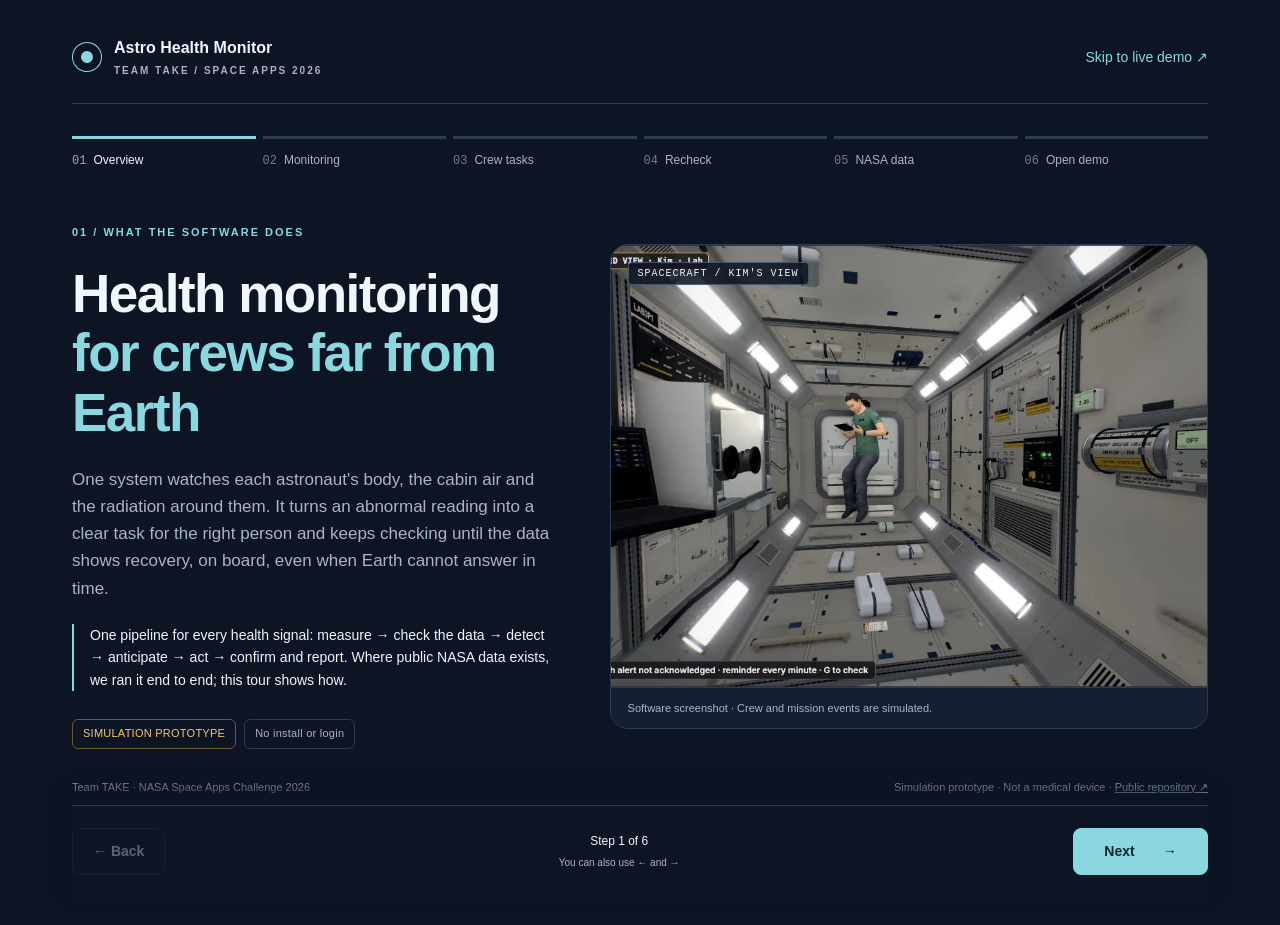
==== commit 6cb5957f: "Guided tour: lead with the whole system (one pipeline, everything it monitors), then the runs driven" ====
--- a/media/judge-guide/index.html
+++ b/media/judge-guide/index.html
@@ -32,16 +32,17 @@
  <noscript><p class="noscript">JavaScript is off. All six steps are shown below; the live-demo links still work.</p></noscript>
  <main id="tour">
   <section class="slide" data-step="0" aria-labelledby="title-0"><div class="split">
-   <div class="copy"><p class="eyebrow">01 / What the software does</p><h1 id="title-0" tabindex="-1">Health monitoring<br><em>for four astronauts</em></h1><p>Monitor vital signs, symptoms, sleep, cabin conditions and radiation. Assign response steps to the crew and check the results.</p><p class="note">The demo shows three examples: repeat an unreliable oxygen reading, respond to a cabin CO₂ alert, and return from a Mars EVA during a radiation alert.</p><div class="meta"><span class="tag sim">SIMULATION PROTOTYPE</span><span class="tag">No install or login</span></div></div>
+   <div class="copy"><p class="eyebrow">01 / What the software does</p><h1 id="title-0" tabindex="-1">Health monitoring<br><em>for crews far from Earth</em></h1><p>One system watches each astronaut's body, the cabin air and the radiation around them. It turns an abnormal reading into a clear task for the right person and keeps checking until the data shows recovery, on board, even when Earth cannot answer in time.</p><p class="note">One pipeline for every health signal: measure → check the data → detect → anticipate → act → confirm and report. Where public NASA data exists, we ran it end to end; this tour shows how.</p><div class="meta"><span class="tag sim">SIMULATION PROTOTYPE</span><span class="tag">No install or login</span></div></div>
    <figure class="visual hero"><img src="cabin.webp" alt="The prototype's simulated spacecraft cabin from Kim's first-person view" width="1014" height="640"><figcaption>Software screenshot · Crew and mission events are simulated.</figcaption></figure>
   </div></section>
   <section class="slide" data-step="1" aria-labelledby="title-1"><div class="split">
-   <div class="copy"><p class="eyebrow">02 / What is monitored</p><h2 id="title-1" tabindex="-1">Crew health and<br>their surroundings</h2><div class="monitor-list">
+   <div class="copy"><p class="eyebrow">02 / What is monitored</p><h2 id="title-1" tabindex="-1">Body, cabin,<br>radiation and data</h2><div class="monitor-list">
     <div><strong>Vital signs</strong><p>Heart rate, oxygen saturation, blood pressure and temperature.</p></div>
     <div><strong>Symptoms and daily condition</strong><p>Reported headache, fatigue, sleep and mood.</p></div>
     <div><strong>Environment</strong><p>Cabin CO₂, temperature, humidity and radiation.</p></div>
     <div><strong>Reading quality</strong><p>Source, time since measurement, missing data and poor sensor contact.</p></div>
-   </div><p class="note">Some readings come from simulated wearables; others require a spot check or crew report. Missing readings stay marked as missing.</p></div>
+    <div><strong>Ready to connect</strong><p>Oxygen partial pressure, cabin pressure, ammonia, noise, personal dosimeter, body mass, vision checks and blood glucose. A new signal is a sensor entry, a rule and a procedure in data files, not new code.</p></div>
+   </div><p class="note">Every reading carries its source and age. A missing or poor-contact reading is measured again, never treated as healthy.</p></div>
    <figure class="visual body"><img src="body.webp" alt="Kim's tablet showing a body map, reported headache, measurement sources and simulation labels" width="1189" height="891"><figcaption>Kim's tablet at 15:12 · Symptoms and crew readings are simulated.</figcaption></figure>
   </div></section>
   <section class="slide" data-step="2" aria-labelledby="title-2"><p class="eyebrow">03 / Assign tasks</p><h2 class="section-title" id="title-2" tabindex="-1">Who does what</h2><p class="section-intro">In the cabin incident, each person receives a different task. Kim and Lee report their condition, Ana handles equipment, and Raj reviews health information and ground advice.</p>
@@ -60,7 +61,7 @@
    <p class="note" style="margin-top:22px">This demonstrates a data-quality check. It does not establish a diagnosis or show a treatment effect.</p>
    <details><summary>Equipment tasks also need a result check</summary><p>Ana’s CO₂ scrubber restart reports success, but the task remains open while the system waits for readings that meet the procedure’s recovery conditions. The crew medical officer reviews health evidence and signs off where required.</p><figure class="visual evidence"><img src="verification.webp" alt="Scrubber restart succeeded; task still waiting for data" width="830" height="162"><figcaption>Software screenshot · A successful command does not close the incident.</figcaption></figure></details>
   </section>
-  <section class="slide" data-step="4" aria-labelledby="title-4"><p class="eyebrow">05 / Radiation response and NASA data</p><h2 class="section-title" id="title-4" tabindex="-1">NASA data supports the scenarios</h2><div class="data-layout">
+  <section class="slide" data-step="4" aria-labelledby="title-4"><p class="eyebrow">05 / Radiation response and NASA data</p><h2 class="section-title" id="title-4" tabindex="-1">Where NASA data exists, it runs end to end</h2><div class="data-layout">
    <div class="data-list">
     <article class="data-item"><h3>Curiosity MSL-RAD → Mars radiation alert</h3><p>The Mars alert uses surface radiation measurements from May 2024. We shift the timestamps and keep the measured dose rates. The readings describe the area, not each astronaut’s dose.</p><a href="https://visualization.osdr.nasa.gov/radlab/api/?spacecraft=Curiosity&amp;instrument=MSL-RAD&amp;timestamp%3E=2024-05-16T00:00&amp;timestamp%3C2024-05-26T00:00&amp;absorbed_dose_rate&amp;format=csv" target="_blank" rel="noopener noreferrer">NASA RadLab source ↗</a></article>
     <article class="data-item"><h3>ISS EDA → Cabin history</h3><p>ISS measurements provide CO₂ history before the scenario starts, plus temperature and humidity data. CO₂ during the scenario is simulated.</p><a href="https://visualization.osdr.nasa.gov/eda/dashboard_RR-1" target="_blank" rel="noopener noreferrer">NASA Environmental Data App ↗</a></article>
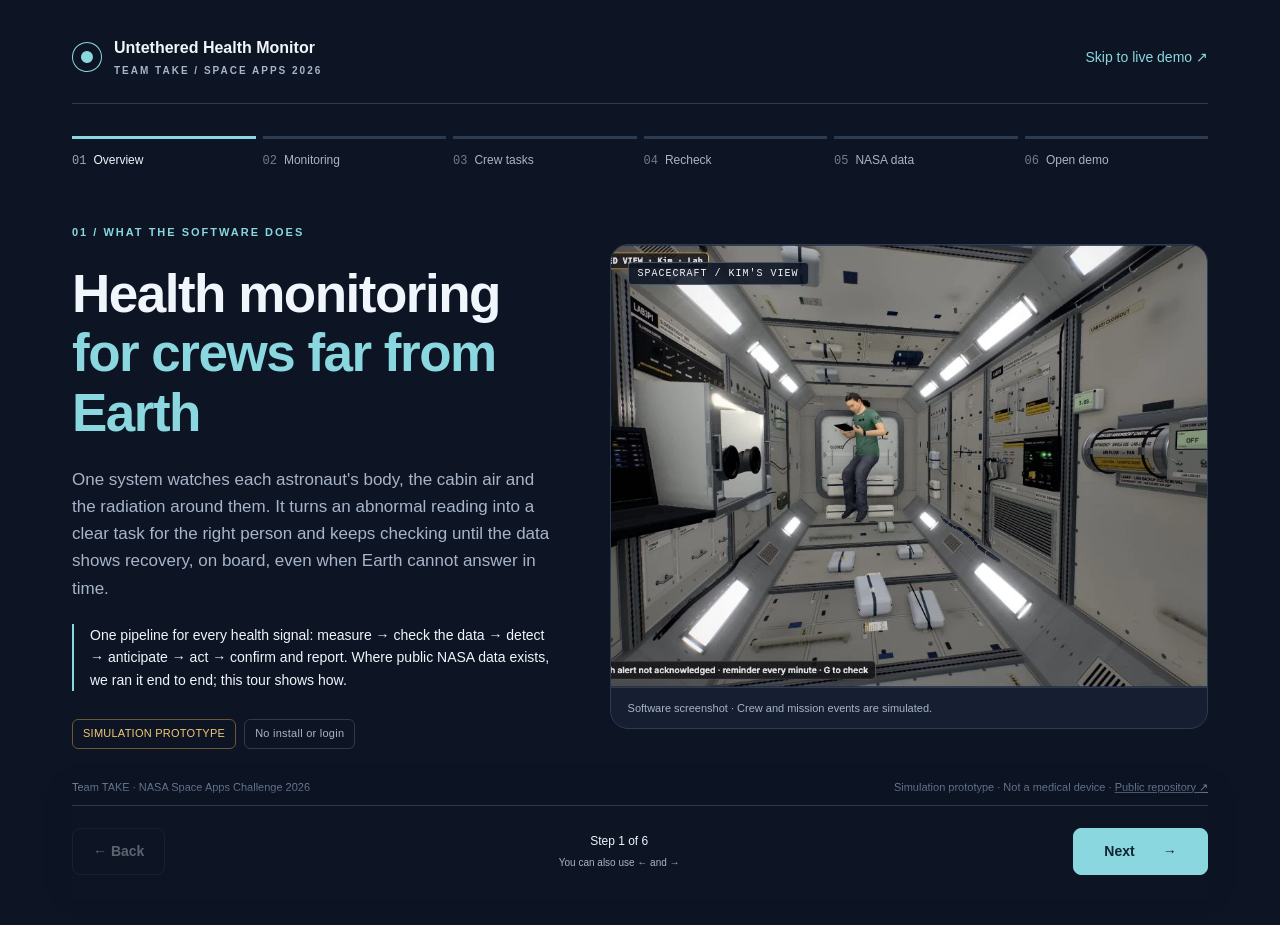
==== commit d2fbd4eb: "Guided tour: project renamed to Untethered Health Monitor" ====
--- a/media/judge-guide/index.html
+++ b/media/judge-guide/index.html
@@ -3,8 +3,8 @@
 <head>
 <meta charset="utf-8">
 <meta name="viewport" content="width=device-width,initial-scale=1">
-<meta name="description" content="How Astro Health Monitor works: health readings, crew tasks, recovery checks and NASA datasets. Team TAKE, NASA Space Apps 2026.">
-<title>Start here · Astro Health Monitor</title>
+<meta name="description" content="How Untethered Health Monitor works: health readings, crew tasks, recovery checks and NASA datasets. Team TAKE, NASA Space Apps 2026.">
+<title>Start here · Untethered Health Monitor</title>
 <style>
 :root{color-scheme:dark;--bg:#0d1423;--panel:#151f31;--ink:#f1f5fc;--muted:#a7b5ca;--line:#2b3b51;--cyan:#8ad7df;--gold:#f2c778}
 *{box-sizing:border-box}body{margin:0;background:var(--bg);color:var(--ink);font:16px/1.6 -apple-system,BlinkMacSystemFont,"Segoe UI",sans-serif}a{color:var(--cyan)}button,a{-webkit-tap-highlight-color:transparent}button{font:inherit}a:focus-visible,button:focus-visible,summary:focus-visible{outline:3px solid var(--gold);outline-offset:5px}button{cursor:pointer}button:disabled{opacity:.35;cursor:default}[hidden]{display:none!important}
@@ -20,7 +20,7 @@
 </head>
 <body>
 <div class="shell">
- <header class="top"><a class="brand" href="../../index.html"><span class="orbit" aria-hidden="true"></span><span>Astro Health Monitor<small>TEAM TAKE / SPACE APPS 2026</small></span></a><a class="skip" href="../../app.html?t=14:48&amp;play=1&amp;speed=10">Skip to live demo ↗</a></header>
+ <header class="top"><a class="brand" href="../../index.html"><span class="orbit" aria-hidden="true"></span><span>Untethered Health Monitor<small>TEAM TAKE / SPACE APPS 2026</small></span></a><a class="skip" href="../../app.html?t=14:48&amp;play=1&amp;speed=10">Skip to live demo ↗</a></header>
  <nav aria-label="Tour steps" id="step-nav" hidden><ol class="steps">
   <li><button type="button" data-go="0"><span class="step-number">01</span>Overview</button></li>
   <li><button type="button" data-go="1"><span class="step-number">02</span>Monitoring</button></li>
@@ -93,7 +93,7 @@
   dots.forEach((button,i)=>{if(i===active)button.setAttribute('aria-current','step');else button.removeAttribute('aria-current');button.classList.toggle('past',i<active);});
   back.disabled=active===0;next.hidden=active===slides.length-1;launch.hidden=!next.hidden;
   position.textContent=`Step ${active+1} of ${slides.length}`;
-  document.title=`${active+1}/6 · ${['Overview','Monitoring','Crew tasks','Recheck','NASA data','Open demo'][active]} · Astro Health Monitor`;
+  document.title=`${active+1}/6 · ${['Overview','Monitoring','Crew tasks','Recheck','NASA data','Open demo'][active]} · Untethered Health Monitor`;
   if(focus){document.getElementById(`title-${active}`).focus({preventScroll:true});window.scrollTo({top:0,behavior:'instant'});}
  }
  function go(index){index=Math.max(0,Math.min(slides.length-1,index));if(index===active)return;location.hash=`step-${index+1}`;}
